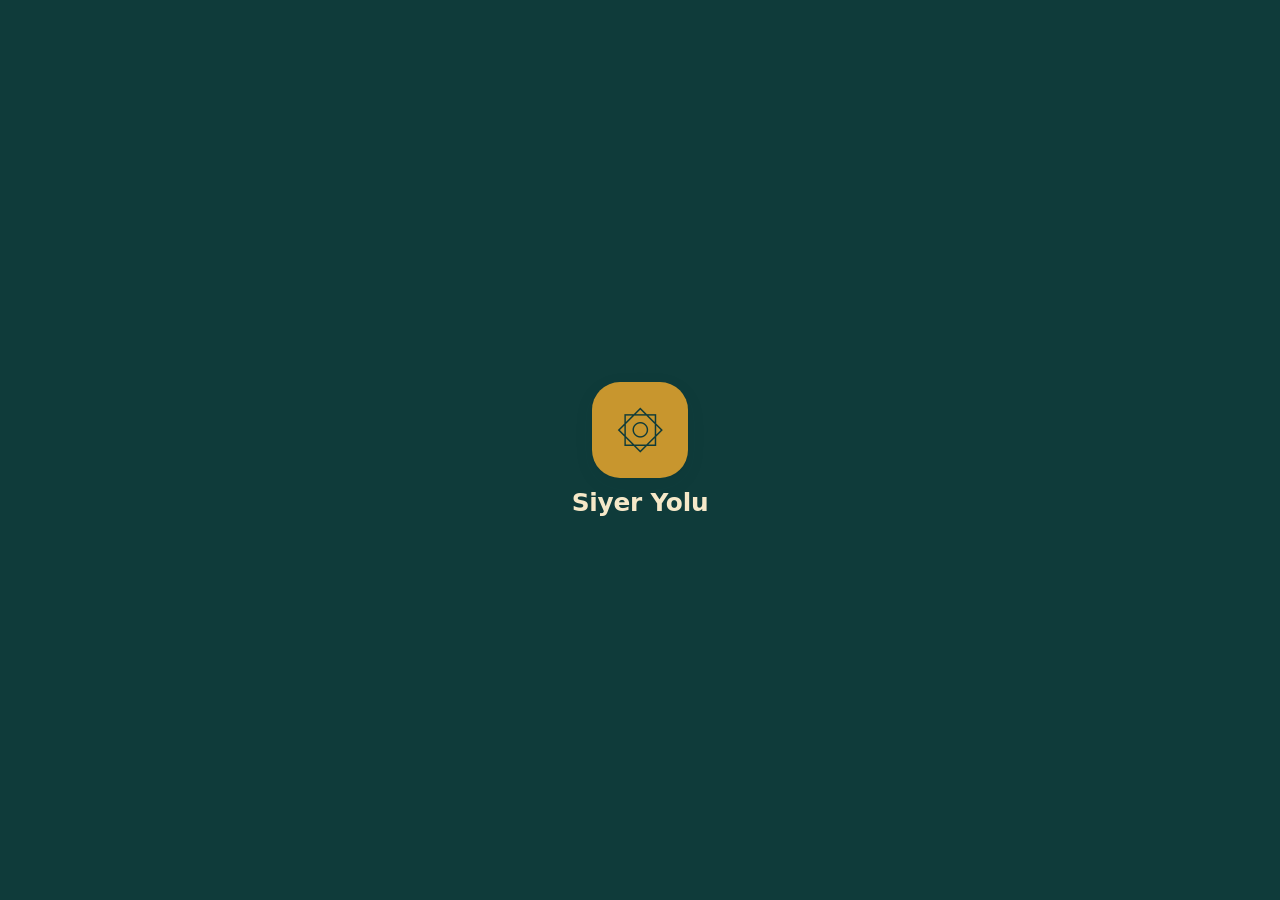
==== index.html @ 436c5f64 "Add files via upload" ====
<!doctype html>
<html lang="tr">
<head>
  <meta charset="utf-8">
  <meta name="viewport" content="width=device-width, initial-scale=1, viewport-fit=cover">
  <title>Siyer Yolu</title>
  <meta name="description" content="Günde 5 dakikada Peygamberimizin (s.a.v.) hayatı: günlük siyer dersi, 3 soruluk test, seri, rozetler ve canlı siyer yarışı. Reklamsız.">
  <meta name="theme-color" content="#0f3b3a">
  <meta property="og:title" content="Siyer Yolu · Günde 5 dakikada siyer">
  <meta property="og:description" content="Her gün bir ders, üç soru ve canlı siyer yarışı. Reklamsız.">
  <meta property="og:image" content="icons/icon-512.png">
  <link rel="manifest" href="manifest.webmanifest">
  <link rel="icon" href="icons/icon-192.png">
  <link rel="apple-touch-icon" href="icons/icon-192.png">
  <link rel="stylesheet" href="style.css">
</head>
<body>
  <div id="splash" class="splash" aria-hidden="true"><div class="seal">۞</div><h1>Siyer Yolu</h1></div>
  <div id="app"></div>
  <noscript>Siyer Yolu'nu kullanmak için JavaScript gerekir.</noscript>
  <script type="module" src="js/app.js"></script>
</body>
</html>
---- style.css ----
@font-face { font-family: 'Unbounded'; font-weight: 700; font-display: swap; src: url(fonts/unbounded-latin-ext-700-normal.woff2) format('woff2'); unicode-range: U+0100-024F, U+0259, U+1E00-1EFF, U+2020, U+20A0-20AB, U+20AD-20C0, U+2113, U+2C60-2C7F, U+A720-A7FF; }
@font-face { font-family: 'Unbounded'; font-weight: 700; font-display: swap; src: url(fonts/unbounded-latin-700-normal.woff2) format('woff2'); unicode-range: U+0000-00FF, U+0131, U+0152-0153, U+02BB-02BC, U+02C6, U+02DA, U+02DC, U+0304, U+0308, U+0329, U+2000-206F, U+20AC, U+2122, U+2191, U+2193, U+2212, U+2215, U+FEFF, U+FFFD; }
@font-face { font-family: 'Manrope'; font-weight: 400; font-display: swap; src: url(fonts/manrope-latin-ext-400-normal.woff2) format('woff2'); unicode-range: U+0100-024F, U+0259, U+1E00-1EFF, U+2020, U+20A0-20AB, U+20AD-20C0, U+2113, U+2C60-2C7F, U+A720-A7FF; }
@font-face { font-family: 'Manrope'; font-weight: 400; font-display: swap; src: url(fonts/manrope-latin-400-normal.woff2) format('woff2'); unicode-range: U+0000-00FF, U+0131, U+0152-0153, U+02BB-02BC, U+02C6, U+02DA, U+02DC, U+0304, U+0308, U+0329, U+2000-206F, U+20AC, U+2122, U+2191, U+2193, U+2212, U+2215, U+FEFF, U+FFFD; }
@font-face { font-family: 'Manrope'; font-weight: 600; font-display: swap; src: url(fonts/manrope-latin-ext-600-normal.woff2) format('woff2'); unicode-range: U+0100-024F, U+0259, U+1E00-1EFF, U+2020, U+20A0-20AB, U+20AD-20C0, U+2113, U+2C60-2C7F, U+A720-A7FF; }
@font-face { font-family: 'Manrope'; font-weight: 600; font-display: swap; src: url(fonts/manrope-latin-600-normal.woff2) format('woff2'); unicode-range: U+0000-00FF, U+0131, U+0152-0153, U+02BB-02BC, U+02C6, U+02DA, U+02DC, U+0304, U+0308, U+0329, U+2000-206F, U+20AC, U+2122, U+2191, U+2193, U+2212, U+2215, U+FEFF, U+FFFD; }
@font-face { font-family: 'Manrope'; font-weight: 700; font-display: swap; src: url(fonts/manrope-latin-ext-700-normal.woff2) format('woff2'); unicode-range: U+0100-024F, U+0259, U+1E00-1EFF, U+2020, U+20A0-20AB, U+20AD-20C0, U+2113, U+2C60-2C7F, U+A720-A7FF; }
@font-face { font-family: 'Manrope'; font-weight: 700; font-display: swap; src: url(fonts/manrope-latin-700-normal.woff2) format('woff2'); unicode-range: U+0000-00FF, U+0131, U+0152-0153, U+02BB-02BC, U+02C6, U+02DA, U+02DC, U+0304, U+0308, U+0329, U+2000-206F, U+20AC, U+2122, U+2191, U+2193, U+2212, U+2215, U+FEFF, U+FFFD; }

:root {
  --bg: #f6f1e7; --surface: #fffdf8; --surface-2: #efe7d6; --fg: #1d2b2a; --muted: #56625f; --line: #e3d9c4;
  --ink: #0f3b3a; --ink-2: #1f5f57; --on-ink: #fbf7ee; --green: #1f7a6b; --green-soft: #dcefe9;
  --gold: #c8962e; --gold-deep: #7d5a12; --gold-soft: #f6e8c8; --red: #b3412f; --red-soft: #f8e1dc;
  --r: 18px; --shadow: 0 1px 2px rgba(15,59,58,.06), 0 6px 20px rgba(15,59,58,.07);
  --display: 'Unbounded', system-ui, sans-serif; --body: 'Manrope', system-ui, sans-serif;
}
* { box-sizing: border-box; }
html, body { margin: 0; }
body { background: var(--bg); color: var(--fg); font: 400 16px/1.55 var(--body); -webkit-tap-highlight-color: transparent; min-height: 100dvh; }
button { font: inherit; color: inherit; }
h1, h2, h3 { line-height: 1.25; margin: 0; }
h1 { font: 700 1.55rem/1.25 var(--display); letter-spacing: -.01em; }
h2 { font-size: 1.2rem; font-weight: 700; }
.display { font: 700 2rem/1.15 var(--display); color: var(--ink); }
a { color: var(--green); }

#app { max-width: 560px; margin: 0 auto; min-height: 100dvh; display: flex; flex-direction: column; }
.screen { flex: 1; padding: 12px 16px 96px; display: flex; flex-direction: column; gap: 14px; }
.screen.center { align-items: center; text-align: center; justify-content: center; padding-bottom: 40px; }
.screen.center > .btn { width: 100%; max-width: 360px; }

.top { position: sticky; top: 0; z-index: 5; display: flex; align-items: center; gap: 10px; padding: 12px 16px; padding-top: max(12px, env(safe-area-inset-top)); background: color-mix(in srgb, var(--bg) 92%, transparent); backdrop-filter: blur(8px); }
.brand { font: 700 1.05rem var(--display); color: var(--ink); }
.top-title { font-weight: 700; color: var(--muted); }
.top-right { margin-left: auto; display: flex; align-items: center; gap: 6px; }
.icon { border: 0; background: var(--surface); width: 40px; height: 40px; border-radius: 50%; box-shadow: var(--shadow); font-size: 1.1rem; cursor: pointer; }
.streak { font-weight: 700; padding: 6px 12px; border-radius: 999px; background: var(--surface); box-shadow: var(--shadow); color: var(--muted); filter: grayscale(1); }
.streak.lit { color: var(--gold-deep); background: var(--gold-soft); filter: none; }

.tabs { position: fixed; bottom: 0; left: 0; right: 0; z-index: 6; display: flex; justify-content: center; gap: 4px; padding: 8px 12px; padding-bottom: max(8px, env(safe-area-inset-bottom)); background: var(--surface); border-top: 1px solid var(--line); }
.tabs button { flex: 1; max-width: 170px; border: 0; background: none; padding: 6px; border-radius: 14px; display: flex; flex-direction: column; align-items: center; font-size: .8rem; font-weight: 600; color: var(--muted); cursor: pointer; }
.tabs button span { font-size: 1.3rem; line-height: 1.2; }
.tabs button.on { color: var(--ink); background: var(--green-soft); }

.card { background: var(--surface); border-radius: var(--r); padding: 18px; box-shadow: var(--shadow); }
.stack { display: flex; flex-direction: column; gap: 12px; }
.eyebrow { margin: 0; font-size: .78rem; font-weight: 700; letter-spacing: .06em; text-transform: uppercase; color: var(--green); }
.muted { color: var(--muted); } .small { font-size: .9rem; } .tiny { font-size: .78rem; } .center { text-align: center; }
.lead { font-size: 1.05rem; color: var(--muted); max-width: 34ch; margin: 0; }
.sec { font-size: .95rem; color: var(--muted); margin: 6px 2px -4px; }
.note { margin: 0; padding: 12px 14px; border-radius: 14px; background: var(--gold-soft); color: var(--gold-deep); font-weight: 600; font-size: .92rem; }
.err { color: var(--red); margin: 0; min-height: 1.2em; font-weight: 600; }

.btn { display: inline-flex; align-items: center; justify-content: center; gap: 8px; min-height: 52px; padding: 12px 22px; border: 0; border-radius: 16px; background: var(--ink); color: var(--on-ink); font-weight: 700; font-size: 1.02rem; cursor: pointer; box-shadow: 0 3px 0 #082322; transition: transform .08s; }
.btn:active { transform: translateY(2px); box-shadow: none; }
.btn.ghost { background: var(--surface); color: var(--ink); box-shadow: inset 0 0 0 2px var(--line); }
.btn.small { min-height: 40px; padding: 8px 14px; font-size: .9rem; }
.btn:disabled { opacity: .5; }
.link { border: 0; background: none; color: var(--green); font-weight: 700; padding: 8px; cursor: pointer; text-decoration: none; }
.link.left { text-align: left; padding: 8px 0; } .link.danger { color: var(--red); }
.input { width: 100%; padding: 14px; border-radius: 14px; border: 2px solid var(--line); background: var(--bg); font: 600 1.05rem var(--body); color: var(--fg); }
.input:focus { outline: none; border-color: var(--green); }
:focus-visible { outline: 3px solid var(--gold); outline-offset: 2px; }
.pill { display: inline-block; margin: 0; padding: 6px 14px; border-radius: 999px; font-weight: 700; background: var(--surface-2); }
.pill.gold { background: var(--gold-soft); color: var(--gold-deep); }

/* Onboarding */
.onboard { gap: 16px; }
.seal { width: 96px; height: 96px; display: grid; place-items: center; border-radius: 28px; background: var(--ink); color: var(--gold); font-size: 3rem; box-shadow: var(--shadow); }

/* Bugün kartı */
.today { display: flex; flex-direction: column; gap: 14px; background: linear-gradient(160deg, var(--ink), var(--ink-2)); color: var(--on-ink); }
.today .eyebrow { color: var(--gold); } .today .muted { color: rgba(251,247,238,.75); }
.today .btn { background: var(--gold); color: var(--ink); box-shadow: 0 3px 0 #8f6a1f; }
.today-head { display: flex; gap: 14px; align-items: center; }
.ring { flex: none; width: 52px; height: 52px; border-radius: 50%; display: grid; place-items: center; border: 3px dashed rgba(233,216,180,.6); font-weight: 700; color: var(--gold); }
.ring.full { border-style: solid; background: var(--gold); color: var(--ink); }
.streak-note { margin: 0; color: rgba(251,247,238,.85); }

/* Yol */
.path { list-style: none; margin: 0; padding: 0; display: flex; flex-direction: column; gap: 8px; }
.path .era { font: 700 .8rem var(--display); color: var(--gold-deep); margin: 10px 2px 0; letter-spacing: .02em; }
.step { width: 100%; display: flex; align-items: center; gap: 12px; text-align: left; border: 0; background: var(--surface); border-radius: 16px; padding: 12px 14px; box-shadow: var(--shadow); cursor: pointer; }
.step-icon { flex: none; width: 44px; height: 44px; border-radius: 14px; display: grid; place-items: center; background: var(--surface-2); font-size: 1.4rem; }
.step.done .step-icon { background: var(--green-soft); }
.step-text { flex: 1; display: flex; flex-direction: column; } .step-text small { color: var(--muted); }
.stars { color: var(--gold); letter-spacing: 1px; }
.step.locked { opacity: .55; cursor: not-allowed; }

/* Ders */
.lesson { display: flex; flex-direction: column; gap: 10px; }
.lesson-icon { font-size: 3rem; line-height: 1; }
.lesson-text { font-size: 1.08rem; line-height: 1.75; margin: 4px 0 6px; }
.lesson .btn { align-self: flex-start; }
.progress { height: 8px; background: var(--surface-2); border-radius: 99px; overflow: hidden; }
.progress span { display: block; height: 100%; background: var(--green); border-radius: inherit; transition: width .3s; }
.question { font-size: 1.25rem; }
.opts { display: grid; gap: 10px; }
.opt { text-align: left; border: 0; background: var(--surface); border-radius: 16px; padding: 15px 16px; font-weight: 600; font-size: 1.02rem; box-shadow: inset 0 0 0 2px var(--line); cursor: pointer; transition: transform .08s; }
.opt:active:not(:disabled) { transform: scale(.98); }
.opt:disabled { cursor: default; }
.opt.picked { box-shadow: inset 0 0 0 3px var(--ink); }
.opt.right { background: var(--green-soft); box-shadow: inset 0 0 0 3px var(--green); color: #0d4c41; }
.opt.wrong { background: var(--red-soft); box-shadow: inset 0 0 0 3px var(--red); color: #7c2516; }
.feedback { min-height: 1.5em; margin: 0; font-weight: 700; color: var(--ink); }
.big-emoji { font-size: 4rem; line-height: 1; margin: 0; }
.new-badges { display: flex; flex-wrap: wrap; justify-content: center; gap: 8px; align-items: center; }
.badge { display: inline-flex; gap: 6px; align-items: center; padding: 6px 12px; border-radius: 99px; background: var(--gold-soft); color: var(--gold-deep); font-weight: 700; }

/* Yarış */
.race-hero { text-align: center; display: flex; flex-direction: column; align-items: center; gap: 6px; background: linear-gradient(160deg, var(--ink), var(--ink-2)); color: var(--on-ink); }
.race-hero .muted { color: rgba(251,247,238,.78); margin: 0; }
.vs-art span { display: grid; place-items: center; width: 64px; height: 64px; border-radius: 50%; background: var(--gold); font-size: 2rem; }
.me-box { display: flex; flex-wrap: wrap; gap: 8px; align-items: center; }
.me-box:empty { display: none; }
.me-box > * { padding: 6px 12px; border-radius: 99px; background: var(--surface); box-shadow: var(--shadow); font-size: .9rem; }
.board { list-style: none; margin: 0; padding: 0; background: var(--surface); border-radius: var(--r); box-shadow: var(--shadow); overflow: hidden; }
.board li { display: flex; align-items: center; gap: 12px; padding: 12px 16px; border-bottom: 1px solid var(--line); }
.board li:last-child { border: 0; }
.board li.me { background: var(--gold-soft); }
.board .rank { width: 28px; font-weight: 700; color: var(--muted); } .board .nick { flex: 1; font-weight: 600; } .board .pts { font-weight: 700; color: var(--ink); }
.radar { position: relative; width: 160px; height: 160px; display: grid; place-items: center; }
.radar span { position: absolute; inset: 0; border-radius: 50%; border: 3px solid var(--green); animation: ping 2s infinite; opacity: 0; }
.radar span + span { animation-delay: 1s; }
.radar b { width: 72px; height: 72px; border-radius: 50%; display: grid; place-items: center; background: var(--ink); color: var(--gold); font-size: 2rem; }
@keyframes ping { 0% { transform: scale(.4); opacity: .9; } 100% { transform: scale(1.1); opacity: 0; } }

.duel { gap: 12px; padding-bottom: 32px; }
.scoreboard { display: flex; align-items: stretch; gap: 8px; }
.side { flex: 1; min-width: 0; background: var(--surface); border-radius: 16px; padding: 10px 12px; box-shadow: var(--shadow); display: flex; flex-direction: column; }
.side b { overflow: hidden; text-overflow: ellipsis; white-space: nowrap; font-size: .92rem; }
.side.opp { text-align: right; }
.side .score { font: 700 1.6rem var(--display); color: var(--ink); }
.opp-name { display: flex; justify-content: flex-end; align-items: center; gap: 6px; min-width: 0; }
.vs { align-self: center; font: 700 .9rem var(--display); color: var(--gold-deep); }
.dot { flex: none; width: 10px; height: 10px; border-radius: 50%; background: var(--line); transition: background .2s; }
.dot.on { background: var(--green); box-shadow: 0 0 0 4px var(--green-soft); }
.timer { height: 10px; background: var(--surface-2); border-radius: 99px; overflow: hidden; }
.timer span { display: block; height: 100%; width: 100%; background: var(--green); transition: width .1s linear; }
.timer span.low { background: var(--red); }
.duel-q { display: flex; flex-direction: column; gap: 12px; min-height: 340px; }
.qno { margin: 0; font-weight: 700; color: var(--muted); }
.ready { text-align: center; padding: 40px 0; display: flex; flex-direction: column; gap: 4px; }
.ready p { margin: 0; }
.final { display: flex; align-items: center; gap: 18px; justify-content: center; }
.final div { display: flex; flex-direction: column; } .final small { color: var(--muted); font-weight: 600; } .final b { font: 700 2.4rem var(--display); color: var(--ink); }

/* Rozetler */
.stats { display: flex; justify-content: space-around; text-align: center; }
.stats b { display: block; font: 700 1.5rem var(--display); color: var(--ink); } .stats small { color: var(--muted); }
.badges { display: grid; grid-template-columns: repeat(auto-fill, minmax(140px, 1fr)); gap: 10px; }
.badge-card { background: var(--surface); border-radius: 16px; padding: 14px; text-align: center; box-shadow: var(--shadow); display: flex; flex-direction: column; gap: 2px; opacity: .55; }
.badge-card.on { opacity: 1; box-shadow: inset 0 0 0 2px var(--gold), var(--shadow); }
.b-icon { font-size: 2rem; } .badge-card small { color: var(--muted); font-size: .78rem; }

/* Ayarlar */
.row { display: flex; align-items: center; justify-content: space-between; gap: 12px; }
.prose p, .prose li { line-height: 1.7; } .prose h3 { font-size: 1rem; margin-top: 10px; }

.toast { position: fixed; left: 50%; bottom: 96px; transform: translateX(-50%); z-index: 20; background: var(--ink); color: var(--on-ink); padding: 12px 18px; border-radius: 14px; font-weight: 600; max-width: calc(100% - 32px); transition: opacity .3s; }
.toast.out { opacity: 0; }
.confetti { position: fixed; inset: 0; pointer-events: none; z-index: 30; overflow: hidden; }
.confetti span { position: absolute; top: -20px; width: 10px; height: 16px; border-radius: 3px; animation: fall 2s ease-in forwards; }
@keyframes fall { to { transform: translateY(110vh) rotate(540deg); } }

.splash { position: fixed; inset: 0; display: flex; flex-direction: column; align-items: center; justify-content: center; gap: 10px; background: var(--ink); color: var(--on-ink); z-index: 50; }
.splash .seal { background: var(--gold); color: var(--ink); }
.splash h1 { color: var(--gold-soft); }

/* Çocuk modu: daha büyük yazı */
body.kid { font-size: 18px; }
body.kid .lesson-text { font-size: 1.25rem; }
body.kid .opt { font-size: 1.15rem; padding: 18px; }

@media (prefers-reduced-motion: reduce) { *, *::before, *::after { animation: none !important; transition: none !important; } }
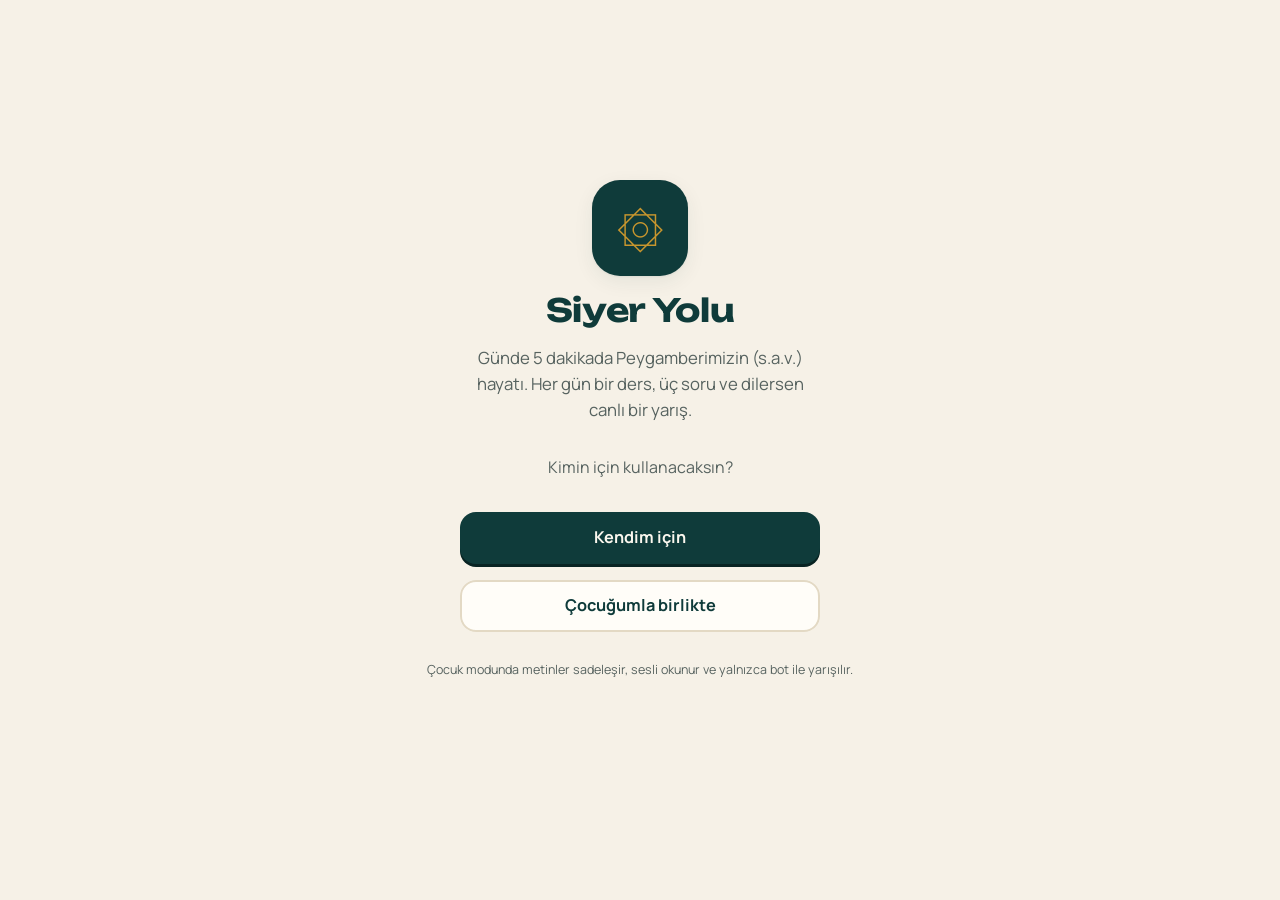
==== commit 717c6497: "Add files via upload" ====
--- a/index.html
+++ b/index.html
@@ -8,16 +8,16 @@
   <meta name="theme-color" content="#0f3b3a">
   <meta property="og:title" content="Siyer Yolu · Günde 5 dakikada siyer">
   <meta property="og:description" content="Her gün bir ders, üç soru ve canlı siyer yarışı. Reklamsız.">
-  <meta property="og:image" content="icons/icon-512.png">
+  <meta property="og:image" content="icon-512.png">
   <link rel="manifest" href="manifest.webmanifest">
-  <link rel="icon" href="icons/icon-192.png">
-  <link rel="apple-touch-icon" href="icons/icon-192.png">
+  <link rel="icon" href="icon-192.png">
+  <link rel="apple-touch-icon" href="icon-192.png">
   <link rel="stylesheet" href="style.css">
 </head>
 <body>
   <div id="splash" class="splash" aria-hidden="true"><div class="seal">۞</div><h1>Siyer Yolu</h1></div>
   <div id="app"></div>
   <noscript>Siyer Yolu'nu kullanmak için JavaScript gerekir.</noscript>
-  <script type="module" src="js/app.js"></script>
+  <script type="module" src="app.js"></script>
 </body>
 </html>
--- a/style.css
+++ b/style.css
@@ -1,11 +1,11 @@
-@font-face { font-family: 'Unbounded'; font-weight: 700; font-display: swap; src: url(fonts/unbounded-latin-ext-700-normal.woff2) format('woff2'); unicode-range: U+0100-024F, U+0259, U+1E00-1EFF, U+2020, U+20A0-20AB, U+20AD-20C0, U+2113, U+2C60-2C7F, U+A720-A7FF; }
-@font-face { font-family: 'Unbounded'; font-weight: 700; font-display: swap; src: url(fonts/unbounded-latin-700-normal.woff2) format('woff2'); unicode-range: U+0000-00FF, U+0131, U+0152-0153, U+02BB-02BC, U+02C6, U+02DA, U+02DC, U+0304, U+0308, U+0329, U+2000-206F, U+20AC, U+2122, U+2191, U+2193, U+2212, U+2215, U+FEFF, U+FFFD; }
-@font-face { font-family: 'Manrope'; font-weight: 400; font-display: swap; src: url(fonts/manrope-latin-ext-400-normal.woff2) format('woff2'); unicode-range: U+0100-024F, U+0259, U+1E00-1EFF, U+2020, U+20A0-20AB, U+20AD-20C0, U+2113, U+2C60-2C7F, U+A720-A7FF; }
-@font-face { font-family: 'Manrope'; font-weight: 400; font-display: swap; src: url(fonts/manrope-latin-400-normal.woff2) format('woff2'); unicode-range: U+0000-00FF, U+0131, U+0152-0153, U+02BB-02BC, U+02C6, U+02DA, U+02DC, U+0304, U+0308, U+0329, U+2000-206F, U+20AC, U+2122, U+2191, U+2193, U+2212, U+2215, U+FEFF, U+FFFD; }
-@font-face { font-family: 'Manrope'; font-weight: 600; font-display: swap; src: url(fonts/manrope-latin-ext-600-normal.woff2) format('woff2'); unicode-range: U+0100-024F, U+0259, U+1E00-1EFF, U+2020, U+20A0-20AB, U+20AD-20C0, U+2113, U+2C60-2C7F, U+A720-A7FF; }
-@font-face { font-family: 'Manrope'; font-weight: 600; font-display: swap; src: url(fonts/manrope-latin-600-normal.woff2) format('woff2'); unicode-range: U+0000-00FF, U+0131, U+0152-0153, U+02BB-02BC, U+02C6, U+02DA, U+02DC, U+0304, U+0308, U+0329, U+2000-206F, U+20AC, U+2122, U+2191, U+2193, U+2212, U+2215, U+FEFF, U+FFFD; }
-@font-face { font-family: 'Manrope'; font-weight: 700; font-display: swap; src: url(fonts/manrope-latin-ext-700-normal.woff2) format('woff2'); unicode-range: U+0100-024F, U+0259, U+1E00-1EFF, U+2020, U+20A0-20AB, U+20AD-20C0, U+2113, U+2C60-2C7F, U+A720-A7FF; }
-@font-face { font-family: 'Manrope'; font-weight: 700; font-display: swap; src: url(fonts/manrope-latin-700-normal.woff2) format('woff2'); unicode-range: U+0000-00FF, U+0131, U+0152-0153, U+02BB-02BC, U+02C6, U+02DA, U+02DC, U+0304, U+0308, U+0329, U+2000-206F, U+20AC, U+2122, U+2191, U+2193, U+2212, U+2215, U+FEFF, U+FFFD; }
+@font-face { font-family: 'Unbounded'; font-weight: 700; font-display: swap; src: url(unbounded-latin-ext-700-normal.woff2) format('woff2'); unicode-range: U+0100-024F, U+0259, U+1E00-1EFF, U+2020, U+20A0-20AB, U+20AD-20C0, U+2113, U+2C60-2C7F, U+A720-A7FF; }
+@font-face { font-family: 'Unbounded'; font-weight: 700; font-display: swap; src: url(unbounded-latin-700-normal.woff2) format('woff2'); unicode-range: U+0000-00FF, U+0131, U+0152-0153, U+02BB-02BC, U+02C6, U+02DA, U+02DC, U+0304, U+0308, U+0329, U+2000-206F, U+20AC, U+2122, U+2191, U+2193, U+2212, U+2215, U+FEFF, U+FFFD; }
+@font-face { font-family: 'Manrope'; font-weight: 400; font-display: swap; src: url(manrope-latin-ext-400-normal.woff2) format('woff2'); unicode-range: U+0100-024F, U+0259, U+1E00-1EFF, U+2020, U+20A0-20AB, U+20AD-20C0, U+2113, U+2C60-2C7F, U+A720-A7FF; }
+@font-face { font-family: 'Manrope'; font-weight: 400; font-display: swap; src: url(manrope-latin-400-normal.woff2) format('woff2'); unicode-range: U+0000-00FF, U+0131, U+0152-0153, U+02BB-02BC, U+02C6, U+02DA, U+02DC, U+0304, U+0308, U+0329, U+2000-206F, U+20AC, U+2122, U+2191, U+2193, U+2212, U+2215, U+FEFF, U+FFFD; }
+@font-face { font-family: 'Manrope'; font-weight: 600; font-display: swap; src: url(manrope-latin-ext-600-normal.woff2) format('woff2'); unicode-range: U+0100-024F, U+0259, U+1E00-1EFF, U+2020, U+20A0-20AB, U+20AD-20C0, U+2113, U+2C60-2C7F, U+A720-A7FF; }
+@font-face { font-family: 'Manrope'; font-weight: 600; font-display: swap; src: url(manrope-latin-600-normal.woff2) format('woff2'); unicode-range: U+0000-00FF, U+0131, U+0152-0153, U+02BB-02BC, U+02C6, U+02DA, U+02DC, U+0304, U+0308, U+0329, U+2000-206F, U+20AC, U+2122, U+2191, U+2193, U+2212, U+2215, U+FEFF, U+FFFD; }
+@font-face { font-family: 'Manrope'; font-weight: 700; font-display: swap; src: url(manrope-latin-ext-700-normal.woff2) format('woff2'); unicode-range: U+0100-024F, U+0259, U+1E00-1EFF, U+2020, U+20A0-20AB, U+20AD-20C0, U+2113, U+2C60-2C7F, U+A720-A7FF; }
+@font-face { font-family: 'Manrope'; font-weight: 700; font-display: swap; src: url(manrope-latin-700-normal.woff2) format('woff2'); unicode-range: U+0000-00FF, U+0131, U+0152-0153, U+02BB-02BC, U+02C6, U+02DA, U+02DC, U+0304, U+0308, U+0329, U+2000-206F, U+20AC, U+2122, U+2191, U+2193, U+2212, U+2215, U+FEFF, U+FFFD; }
 
 :root {
   --bg: #f6f1e7; --surface: #fffdf8; --surface-2: #efe7d6; --fg: #1d2b2a; --muted: #56625f; --line: #e3d9c4;
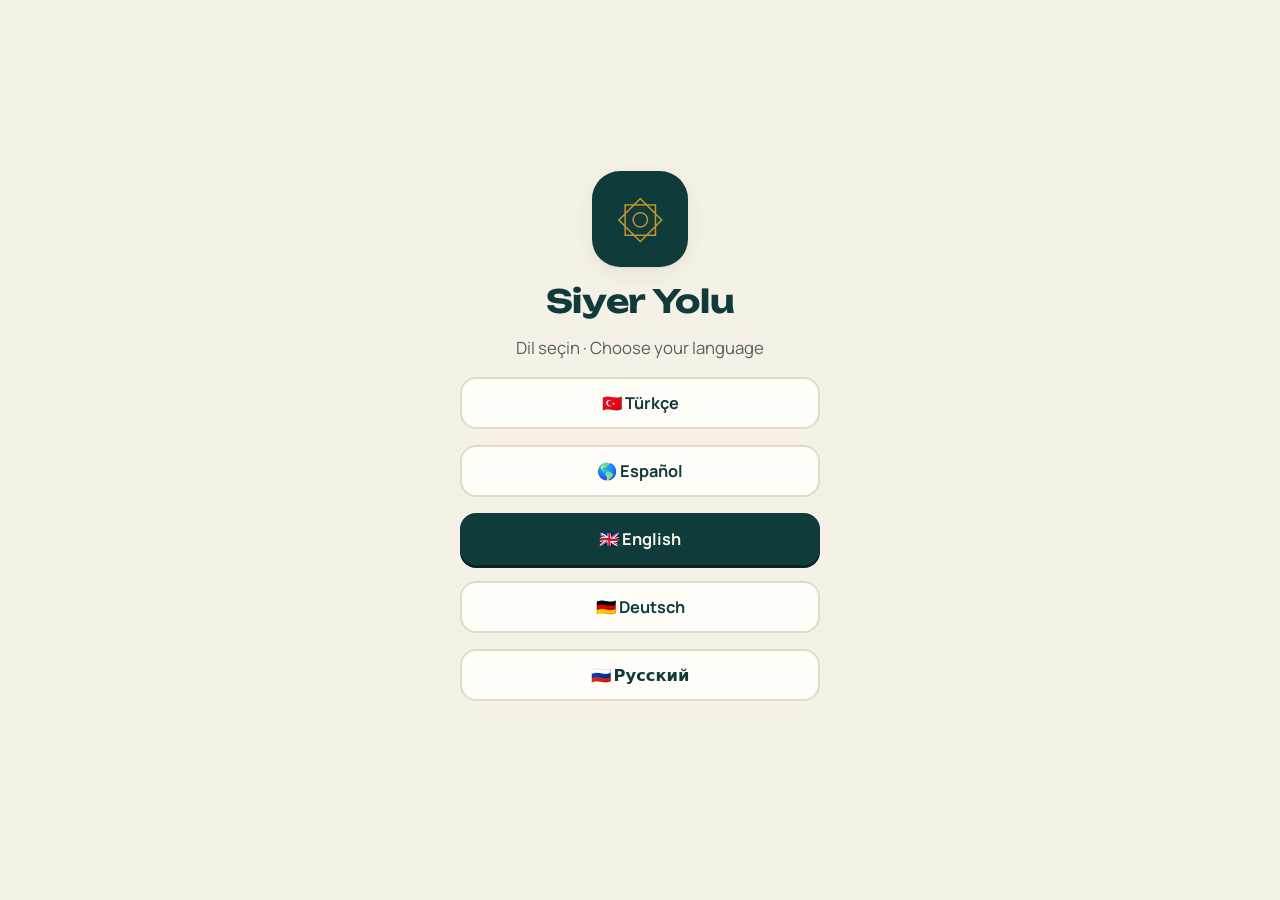
==== commit 32d3f1ab: "Add files via upload" ====
--- a/index.html
+++ b/index.html
@@ -5,7 +5,8 @@
   <meta name="viewport" content="width=device-width, initial-scale=1, viewport-fit=cover">
   <title>Siyer Yolu</title>
   <meta name="description" content="Günde 5 dakikada Peygamberimizin (s.a.v.) hayatı: günlük siyer dersi, 3 soruluk test, seri, rozetler ve canlı siyer yarışı. Reklamsız.">
-  <meta name="theme-color" content="#0f3b3a">
+  <meta name="theme-color" content="#0f3b3a" media="(prefers-color-scheme: light)">
+  <meta name="theme-color" content="#0f1c1b" media="(prefers-color-scheme: dark)">
   <meta property="og:title" content="Siyer Yolu · Günde 5 dakikada siyer">
   <meta property="og:description" content="Her gün bir ders, üç soru ve canlı siyer yarışı. Reklamsız.">
   <meta property="og:image" content="icon-512.png">
--- a/style.css
+++ b/style.css
@@ -9,7 +9,7 @@
 
 :root {
   --bg: #f6f1e7; --surface: #fffdf8; --surface-2: #efe7d6; --fg: #1d2b2a; --muted: #56625f; --line: #e3d9c4;
-  --ink: #0f3b3a; --ink-2: #1f5f57; --on-ink: #fbf7ee; --green: #1f7a6b; --green-soft: #dcefe9;
+  --ink: #0f3b3a; --ink-2: #1f5f57; --on-ink: #fbf7ee; --ink-text: #0f3b3a; --green: #1f7a6b; --green-soft: #dcefe9;
   --gold: #c8962e; --gold-deep: #7d5a12; --gold-soft: #f6e8c8; --red: #b3412f; --red-soft: #f8e1dc;
   --r: 18px; --shadow: 0 1px 2px rgba(15,59,58,.06), 0 6px 20px rgba(15,59,58,.07);
   --display: 'Unbounded', system-ui, sans-serif; --body: 'Manrope', system-ui, sans-serif;
@@ -21,7 +21,7 @@
 h1, h2, h3 { line-height: 1.25; margin: 0; }
 h1 { font: 700 1.55rem/1.25 var(--display); letter-spacing: -.01em; }
 h2 { font-size: 1.2rem; font-weight: 700; }
-.display { font: 700 2rem/1.15 var(--display); color: var(--ink); }
+.display { font: 700 2rem/1.15 var(--display); color: var(--ink-text); }
 a { color: var(--green); }
 
 #app { max-width: 560px; margin: 0 auto; min-height: 100dvh; display: flex; flex-direction: column; }
@@ -30,7 +30,7 @@
 .screen.center > .btn { width: 100%; max-width: 360px; }
 
 .top { position: sticky; top: 0; z-index: 5; display: flex; align-items: center; gap: 10px; padding: 12px 16px; padding-top: max(12px, env(safe-area-inset-top)); background: color-mix(in srgb, var(--bg) 92%, transparent); backdrop-filter: blur(8px); }
-.brand { font: 700 1.05rem var(--display); color: var(--ink); }
+.brand { font: 700 1.05rem var(--display); color: var(--ink-text); }
 .top-title { font-weight: 700; color: var(--muted); }
 .top-right { margin-left: auto; display: flex; align-items: center; gap: 6px; }
 .icon { border: 0; background: var(--surface); width: 40px; height: 40px; border-radius: 50%; box-shadow: var(--shadow); font-size: 1.1rem; cursor: pointer; }
@@ -40,7 +40,7 @@
 .tabs { position: fixed; bottom: 0; left: 0; right: 0; z-index: 6; display: flex; justify-content: center; gap: 4px; padding: 8px 12px; padding-bottom: max(8px, env(safe-area-inset-bottom)); background: var(--surface); border-top: 1px solid var(--line); }
 .tabs button { flex: 1; max-width: 170px; border: 0; background: none; padding: 6px; border-radius: 14px; display: flex; flex-direction: column; align-items: center; font-size: .8rem; font-weight: 600; color: var(--muted); cursor: pointer; }
 .tabs button span { font-size: 1.3rem; line-height: 1.2; }
-.tabs button.on { color: var(--ink); background: var(--green-soft); }
+.tabs button.on { color: var(--ink-text); background: var(--green-soft); }
 
 .card { background: var(--surface); border-radius: var(--r); padding: 18px; box-shadow: var(--shadow); }
 .stack { display: flex; flex-direction: column; gap: 12px; }
@@ -53,7 +53,7 @@
 
 .btn { display: inline-flex; align-items: center; justify-content: center; gap: 8px; min-height: 52px; padding: 12px 22px; border: 0; border-radius: 16px; background: var(--ink); color: var(--on-ink); font-weight: 700; font-size: 1.02rem; cursor: pointer; box-shadow: 0 3px 0 #082322; transition: transform .08s; }
 .btn:active { transform: translateY(2px); box-shadow: none; }
-.btn.ghost { background: var(--surface); color: var(--ink); box-shadow: inset 0 0 0 2px var(--line); }
+.btn.ghost { background: var(--surface); color: var(--ink-text); box-shadow: inset 0 0 0 2px var(--line); }
 .btn.small { min-height: 40px; padding: 8px 14px; font-size: .9rem; }
 .btn:disabled { opacity: .5; }
 .link { border: 0; background: none; color: var(--green); font-weight: 700; padding: 8px; cursor: pointer; text-decoration: none; }
@@ -71,10 +71,10 @@
 /* Bugün kartı */
 .today { display: flex; flex-direction: column; gap: 14px; background: linear-gradient(160deg, var(--ink), var(--ink-2)); color: var(--on-ink); }
 .today .eyebrow { color: var(--gold); } .today .muted { color: rgba(251,247,238,.75); }
-.today .btn { background: var(--gold); color: var(--ink); box-shadow: 0 3px 0 #8f6a1f; }
+.today .btn { background: var(--gold); color: var(--ink-text); box-shadow: 0 3px 0 #8f6a1f; }
 .today-head { display: flex; gap: 14px; align-items: center; }
 .ring { flex: none; width: 52px; height: 52px; border-radius: 50%; display: grid; place-items: center; border: 3px dashed rgba(233,216,180,.6); font-weight: 700; color: var(--gold); }
-.ring.full { border-style: solid; background: var(--gold); color: var(--ink); }
+.ring.full { border-style: solid; background: var(--gold); color: var(--ink-text); }
 .streak-note { margin: 0; color: rgba(251,247,238,.85); }
 
 /* Yol */
@@ -102,7 +102,7 @@
 .opt.picked { box-shadow: inset 0 0 0 3px var(--ink); }
 .opt.right { background: var(--green-soft); box-shadow: inset 0 0 0 3px var(--green); color: #0d4c41; }
 .opt.wrong { background: var(--red-soft); box-shadow: inset 0 0 0 3px var(--red); color: #7c2516; }
-.feedback { min-height: 1.5em; margin: 0; font-weight: 700; color: var(--ink); }
+.feedback { min-height: 1.5em; margin: 0; font-weight: 700; color: var(--ink-text); }
 .big-emoji { font-size: 4rem; line-height: 1; margin: 0; }
 .new-badges { display: flex; flex-wrap: wrap; justify-content: center; gap: 8px; align-items: center; }
 .badge { display: inline-flex; gap: 6px; align-items: center; padding: 6px 12px; border-radius: 99px; background: var(--gold-soft); color: var(--gold-deep); font-weight: 700; }
@@ -118,7 +118,7 @@
 .board li { display: flex; align-items: center; gap: 12px; padding: 12px 16px; border-bottom: 1px solid var(--line); }
 .board li:last-child { border: 0; }
 .board li.me { background: var(--gold-soft); }
-.board .rank { width: 28px; font-weight: 700; color: var(--muted); } .board .nick { flex: 1; font-weight: 600; } .board .pts { font-weight: 700; color: var(--ink); }
+.board .rank { width: 28px; font-weight: 700; color: var(--muted); } .board .nick { flex: 1; font-weight: 600; } .board .pts { font-weight: 700; color: var(--ink-text); }
 .radar { position: relative; width: 160px; height: 160px; display: grid; place-items: center; }
 .radar span { position: absolute; inset: 0; border-radius: 50%; border: 3px solid var(--green); animation: ping 2s infinite; opacity: 0; }
 .radar span + span { animation-delay: 1s; }
@@ -130,7 +130,7 @@
 .side { flex: 1; min-width: 0; background: var(--surface); border-radius: 16px; padding: 10px 12px; box-shadow: var(--shadow); display: flex; flex-direction: column; }
 .side b { overflow: hidden; text-overflow: ellipsis; white-space: nowrap; font-size: .92rem; }
 .side.opp { text-align: right; }
-.side .score { font: 700 1.6rem var(--display); color: var(--ink); }
+.side .score { font: 700 1.6rem var(--display); color: var(--ink-text); }
 .opp-name { display: flex; justify-content: flex-end; align-items: center; gap: 6px; min-width: 0; }
 .vs { align-self: center; font: 700 .9rem var(--display); color: var(--gold-deep); }
 .dot { flex: none; width: 10px; height: 10px; border-radius: 50%; background: var(--line); transition: background .2s; }
@@ -143,11 +143,11 @@
 .ready { text-align: center; padding: 40px 0; display: flex; flex-direction: column; gap: 4px; }
 .ready p { margin: 0; }
 .final { display: flex; align-items: center; gap: 18px; justify-content: center; }
-.final div { display: flex; flex-direction: column; } .final small { color: var(--muted); font-weight: 600; } .final b { font: 700 2.4rem var(--display); color: var(--ink); }
+.final div { display: flex; flex-direction: column; } .final small { color: var(--muted); font-weight: 600; } .final b { font: 700 2.4rem var(--display); color: var(--ink-text); }
 
 /* Rozetler */
 .stats { display: flex; justify-content: space-around; text-align: center; }
-.stats b { display: block; font: 700 1.5rem var(--display); color: var(--ink); } .stats small { color: var(--muted); }
+.stats b { display: block; font: 700 1.5rem var(--display); color: var(--ink-text); } .stats small { color: var(--muted); }
 .badges { display: grid; grid-template-columns: repeat(auto-fill, minmax(140px, 1fr)); gap: 10px; }
 .badge-card { background: var(--surface); border-radius: 16px; padding: 14px; text-align: center; box-shadow: var(--shadow); display: flex; flex-direction: column; gap: 2px; opacity: .55; }
 .badge-card.on { opacity: 1; box-shadow: inset 0 0 0 2px var(--gold), var(--shadow); }
@@ -163,8 +163,18 @@
 .confetti span { position: absolute; top: -20px; width: 10px; height: 16px; border-radius: 3px; animation: fall 2s ease-in forwards; }
 @keyframes fall { to { transform: translateY(110vh) rotate(540deg); } }
 
+.hadis { gap: 14px; min-height: 100vh; min-height: 100dvh; justify-content: center; }
+.hadis-text { margin: 0; font: 600 1.35rem/1.55 var(--body, inherit); color: var(--ink-text); max-width: 30ch; text-wrap: balance; }
+.hadis-ar { margin: 4px 0 0; font: 400 1.6rem/1.9 'Noto Naskh Arabic', 'Amiri', 'Scheherazade New', 'Traditional Arabic', serif; color: var(--ink-2); max-width: 26ch; }
+.hadis-nav { display: flex; align-items: center; gap: 18px; margin: 2px 0 8px; }
+.hadis-nav .icon { font-size: 1.6rem; line-height: 1; }
+.hadis-count { min-width: 64px; color: var(--muted, #6b7a78); font-weight: 600; font-size: .9rem; font-variant-numeric: tabular-nums; }
+.hadis-src { margin: 0; color: var(--gold-deep); font-weight: 600; font-size: .95rem; }
+body.kid .hadis-text { font-size: 1.5rem; }
+.hadis.long .hadis-text { font-size: 1.1rem; } .hadis.long .hadis-ar { font-size: 1.3rem; }
+
 .splash { position: fixed; inset: 0; display: flex; flex-direction: column; align-items: center; justify-content: center; gap: 10px; background: var(--ink); color: var(--on-ink); z-index: 50; }
-.splash .seal { background: var(--gold); color: var(--ink); }
+.splash .seal { background: var(--gold); color: var(--ink-text); }
 .splash h1 { color: var(--gold-soft); }
 
 /* Çocuk modu: daha büyük yazı */
@@ -173,3 +183,246 @@
 body.kid .opt { font-size: 1.15rem; padding: 18px; }
 
 @media (prefers-reduced-motion: reduce) { *, *::before, *::after { animation: none !important; transition: none !important; } }
+
+/* Arkadaşlar ve odalar */
+.two { display: grid; grid-template-columns: 1fr 1fr; gap: 10px; }
+.two .btn { padding-left: 8px; padding-right: 8px; }
+.count { display: inline-grid; place-items: center; min-width: 22px; height: 22px; margin-left: 8px; padding: 0 6px; border-radius: 999px; background: var(--gold); color: #fff; font-size: .8rem; font-weight: 700; }
+.board li .btn.small { flex: none; }
+.board li .icon { flex: none; }
+.input.code { text-align: center; font: 700 2rem var(--display); letter-spacing: .4em; }
+.room-code { text-align: center; background: var(--surface); border-radius: var(--r); box-shadow: var(--shadow); padding: 16px; display: flex; flex-direction: column; align-items: center; gap: 6px; }
+.room-code b { font: 700 2.6rem var(--display); letter-spacing: .25em; color: var(--ink-text); }
+.slots { list-style: none; margin: 0; padding: 0; display: grid; grid-template-columns: 1fr 1fr; gap: 10px; }
+.slots li { background: var(--surface); border-radius: 16px; padding: 14px 12px; box-shadow: var(--shadow); display: flex; flex-wrap: wrap; align-items: baseline; gap: 4px; min-height: 52px; overflow: hidden; }
+.slots li b { overflow: hidden; text-overflow: ellipsis; white-space: nowrap; max-width: 100%; }
+.slots li .pts { margin-left: auto; color: var(--muted); font-size: .85rem; }
+.slots li.me { background: var(--gold-soft); }
+.slots li.empty { background: transparent; box-shadow: none; border: 2px dashed var(--line); color: var(--muted); justify-content: center; align-items: center; font-size: .9rem; }
+.multi { list-style: none; margin: 0; padding: 0; display: grid; grid-template-columns: 1fr 1fr; gap: 8px; }
+.multi li { background: var(--surface); border-radius: 14px; padding: 8px 10px; box-shadow: var(--shadow); display: flex; align-items: center; gap: 8px; min-width: 0; }
+.multi li b { flex: 1; min-width: 0; overflow: hidden; text-overflow: ellipsis; white-space: nowrap; font-size: .88rem; }
+.multi li .score { font: 700 1.15rem var(--display); color: var(--ink-text); }
+.multi li.me { background: var(--gold-soft); }
+.podium { width: 100%; text-align: left; }
+[hidden] { display: none !important; }
+
+/* Ders haritası */
+.map-card { margin: 0; display: flex; flex-direction: column; gap: 8px; padding: 14px; }
+.map { width: 100%; height: auto; border-radius: 12px; display: block; }
+.map-sea { fill: #cfe3e0; }
+.map-land { fill: #f1e4c8; stroke: #c9b48a; stroke-width: .8; stroke-linejoin: round; }
+.map-sea-label { fill: #5f8f8a; font: italic 600 9px var(--body); letter-spacing: .08em; }
+.map-route { fill: none; stroke: var(--gold-deep); stroke-width: 1.6; stroke-dasharray: 4 3; stroke-linecap: round; stroke-linejoin: round; }
+.map-dot { fill: var(--green); stroke: #fff; stroke-width: 1.5; }
+.map-dot.focus { fill: var(--gold); }
+.map-pulse { fill: none; stroke: var(--gold); stroke-width: 1.5; opacity: .6; animation: mapPulse 2s ease-out infinite; transform-box: fill-box; transform-origin: center; }
+@keyframes mapPulse { from { transform: scale(.5); opacity: .8; } to { transform: scale(1.4); opacity: 0; } }
+.map-label { font: 700 10px var(--body); fill: #1d2b2a; paint-order: stroke; stroke: rgba(255,255,255,.85); stroke-width: 3px; stroke-linejoin: round; }
+.map-label.focus { font-size: 11px; fill: var(--ink); }
+@media (prefers-reduced-motion: reduce) { .map-pulse { animation: none; } }
+.map-ctx { fill: #a39274; }
+.map-ctx-label { font: 600 8.5px var(--body); fill: #8a7a5c; }
+
+/* Kervan yolu */
+.trail { position: relative; margin: 0 -4px; display: flex; flex-direction: column; }
+.trail-era { position: relative; border-radius: 26px; margin-bottom: 0; overflow: visible; }
+.trail-era + .trail-era { border-top-left-radius: 0; border-top-right-radius: 0; }
+.trail-era:not(:last-of-type) { border-bottom-left-radius: 0; border-bottom-right-radius: 0; }
+.era-mekke { background: linear-gradient(180deg, #f3e5c6, #ecd9b0); }
+.era-hicret { background: linear-gradient(180deg, #ecd9b0, #e2cfae 40%, #d9d3bd); }
+.era-medine { background: linear-gradient(180deg, #d9d3bd, #d7e6d2 30%, #cfe3cf); }
+.trail-svg { position: absolute; inset: 0; width: 100%; height: 100%; }
+.trail-svg path { fill: none; vector-effect: non-scaling-stroke; stroke-linecap: round; }
+.trail-svg .road { stroke: rgba(255,253,248,.75); stroke-width: 22; }
+.trail-svg .road-dash { stroke: rgba(125,90,18,.35); stroke-width: 3; stroke-dasharray: 2 9; }
+.trail-svg .road-done { stroke: var(--gold); stroke-width: 6; }
+.trail-head { position: relative; display: flex; justify-content: center; padding-top: 14px; z-index: 1; }
+.trail-head span { font: 700 .78rem var(--display); color: var(--on-ink); background: var(--ink); padding: 7px 14px; border-radius: 99px; box-shadow: var(--shadow); letter-spacing: .02em; }
+.trail-deco { position: absolute; transform: translate(-50%, -50%); font-size: 1.7rem; opacity: .55; pointer-events: none; }
+.stop { position: absolute; transform: translate(-50%, -38px); border: 0; background: none; padding: 0; display: flex; flex-direction: column; align-items: center; gap: 2px; width: 132px; cursor: pointer; z-index: 2; }
+.stop-disc { position: relative; width: 64px; height: 64px; border-radius: 50%; display: grid; place-items: center; background: var(--surface); box-shadow: 0 5px 0 #c9b88f, 0 8px 16px rgba(15,59,58,.15); transition: transform .15s; }
+.stop:active .stop-disc { transform: translateY(3px); box-shadow: 0 2px 0 #c9b88f; }
+.stop-icon { font-size: 1.75rem; line-height: 1; }
+.stop-num { position: absolute; top: -4px; left: -4px; min-width: 24px; height: 24px; padding: 0 5px; border-radius: 99px; background: var(--ink); color: var(--on-ink); font: 700 .7rem/24px var(--body); }
+.stop.done .stop-disc { background: var(--gold-soft); box-shadow: 0 5px 0 var(--gold), 0 8px 16px rgba(125,90,18,.2); }
+.stop.done .stop-num { background: var(--gold); color: var(--ink-text); }
+.stop.current .stop-disc { width: 78px; height: 78px; background: var(--ink); box-shadow: 0 6px 0 #082322, 0 10px 22px rgba(15,59,58,.35); }
+.stop.current .stop-disc::after { content: ''; position: absolute; inset: -8px; border-radius: 50%; border: 3px solid var(--gold); animation: stopPulse 1.6s ease-out infinite; }
+.stop.current .stop-num { background: var(--gold); color: var(--ink-text); }
+.stop.locked { cursor: not-allowed; }
+.stop.locked .stop-disc { background: #e6dcc6; box-shadow: 0 4px 0 #cbbd9d; }
+.stop.locked .stop-icon { font-size: 1.2rem; opacity: .7; }
+.stop-stars { height: 16px; font-size: .95rem; line-height: 16px; margin-top: 6px; }
+.stop-stars i { font-style: normal; color: rgba(125,90,18,.3); } .stop-stars i.on { color: var(--gold); text-shadow: 0 1px 0 #8f6a1f; }
+.stop-title { font: 700 .74rem/1.25 var(--body); color: var(--fg); text-align: center; background: rgba(255,253,248,.82); padding: 2px 8px; border-radius: 10px; display: -webkit-box; -webkit-line-clamp: 2; -webkit-box-orient: vertical; overflow: hidden; }
+.stop.locked .stop-title { color: var(--muted); font-weight: 600; }
+.stop.current .stop-title { color: var(--ink-text); font-size: .8rem; }
+@keyframes stopPulse { 0% { transform: scale(.92); opacity: 1; } 100% { transform: scale(1.25); opacity: 0; } }
+.camel { position: absolute; left: 0; top: 0; font-size: 1.9rem; z-index: 3; pointer-events: none; transition: transform 1.2s cubic-bezier(.45,.05,.3,1); filter: drop-shadow(0 3px 2px rgba(0,0,0,.2)); animation: camelBob 1.8s ease-in-out infinite; }
+.camel.still { transition: none; }
+.camel.walk { animation: camelWalk .3s ease-in-out infinite; }
+@keyframes camelBob { 50% { margin-top: -4px; } }
+@keyframes camelWalk { 50% { margin-top: -7px; } }
+
+/* Günün hikâyesi */
+.story-card, .story-row { display: flex; align-items: center; gap: 14px; width: 100%; text-align: left; border: 0; cursor: pointer; font: inherit; color: inherit; }
+.story-row { background: var(--surface); border-radius: 16px; padding: 12px 14px; box-shadow: var(--shadow); }
+.story-icon { flex: none; width: 56px; height: 56px; border-radius: 16px; display: grid; place-items: center; font-size: 1.8rem; background: var(--gold-soft); }
+.story-meta { flex: 1; min-width: 0; display: flex; flex-direction: column; gap: 2px; }
+.story-meta b { font-size: 1.02rem; line-height: 1.3; }
+.story-meta .eyebrow { margin: 0; }
+.story-check { flex: none; width: 30px; height: 30px; border-radius: 50%; border: 2px solid var(--line); display: grid; place-items: center; font-weight: 700; color: #fff; }
+.story-check.on { background: var(--green); border-color: var(--green); }
+.story-list { list-style: none; margin: 0; padding: 0; display: flex; flex-direction: column; gap: 10px; }
+.story .lesson-text + .lesson-text { margin-top: -4px; }
+.hisse { background: var(--gold-soft); border-left: 4px solid var(--gold); border-radius: 12px; padding: 10px 14px; margin: 4px 0 6px; }
+.hisse p { margin: 2px 0 0; font-weight: 700; color: var(--gold-deep); }
+.hisse .eyebrow { color: var(--gold-deep); }
+.story-today { cursor: pointer; }
+.story-icon.big { width: 64px; height: 64px; font-size: 2.1rem; background: rgba(251,247,238,.12); }
+
+/* Hadislerle cevap */
+.rehber-head h2 { font-size: 1.15rem; margin: 4px 0 2px; }
+.search { width: 100%; font: inherit; padding: 12px 14px; border-radius: 14px; border: 0; background: rgba(251,247,238,.95); color: var(--fg); }
+.topic-grid { display: grid; grid-template-columns: 1fr 1fr; gap: 10px; }
+.topic { display: flex; align-items: center; gap: 10px; text-align: left; border: 0; background: var(--surface); border-radius: 16px; padding: 14px 12px; box-shadow: var(--shadow); font: 700 .95rem/1.25 var(--body); cursor: pointer; min-height: 64px; }
+.topic span { font-size: 1.5rem; flex: none; }
+.crisis { background: var(--red-soft); color: var(--red); border-left: 4px solid var(--red); border-radius: 12px; padding: 12px 14px; font-weight: 700; }
+.topic-head h1 { margin: 2px 0; }
+.hadis-card { display: flex; flex-direction: column; gap: 8px; }
+.hadis-card .hadis-ar { font-size: 1.35rem; line-height: 1.9; margin: 0; text-align: right; color: var(--ink-text); }
+.hadis-card blockquote { margin: 0; font-size: 1.08rem; line-height: 1.6; font-weight: 700; color: var(--fg); }
+.hadis-card .hadis-src { margin: 0; color: var(--gold-deep); font-weight: 600; font-size: .9rem; }
+.tabs button { min-width: 0; }
+
+/* Elif Ba */
+.eb-hero-g { font: 700 1.6rem/1 'Noto Naskh Arabic', 'Amiri', serif; color: var(--gold); white-space: nowrap; }
+.eb-num { font: 700 1.2rem var(--display); color: var(--ink-text); }
+.eb-glyphs { font-family: 'Noto Naskh Arabic', serif; font-size: 1.05rem; direction: rtl; text-align: left; }
+.eb-class { gap: 12px; }
+.eb-board { display: flex; flex-direction: column; align-items: center; gap: 4px; text-align: center; }
+.eb-teacher { align-self: stretch; display: flex; align-items: center; gap: 10px; }
+.eb-ava { width: 44px; height: 44px; border-radius: 50%; display: grid; place-items: center; font-size: 1.6rem; background: var(--gold-soft); flex: none; }
+.eb-ava.big { width: 54px; height: 54px; font-size: 2rem; }
+.eb-bubble { flex: 1; margin: 0; background: var(--surface-2); border-radius: 14px 14px 14px 4px; padding: 8px 12px; font-weight: 700; text-align: left; min-height: 40px; }
+.eb-glyph { font: 400 6.5rem/1.3 'Noto Naskh Arabic', 'Amiri', 'Scheherazade New', serif; color: var(--ink-text); min-height: 1.3em; }
+.eb-lab { margin: -8px 0 0; font: 700 1.4rem var(--display); color: var(--gold-deep); min-height: 1.2em; }
+.eb-mahrec { display: flex; flex-direction: column; align-items: center; }
+.mahrec-svg { width: 170px; height: 170px; }
+.mh-head { fill: #f3e2c7; stroke: #b08a4a; stroke-width: 2; }
+.mh-palate, .mh-tongue, .mh-throat { fill: none; stroke: #c26a5a; stroke-width: 3; stroke-linecap: round; }
+.mh-tongue { stroke: #d98b7a; stroke-width: 5; }
+.mz { fill: #b08a4a; opacity: .5; }
+.mz.on { fill: var(--red); opacity: 1; }
+.mz-ring { fill: none; stroke: var(--red); stroke-width: 2.5; animation: mzPulse 1.2s ease-out infinite; transform-box: fill-box; transform-origin: center; }
+@keyframes mzPulse { 0% { transform: scale(.6); opacity: 1; } 100% { transform: scale(1.6); opacity: 0; } }
+.eb-zone { font-weight: 700; color: var(--red); }
+.eb-students { display: grid; grid-template-columns: repeat(4, 1fr); gap: 8px; }
+.eb-stud { display: flex; flex-direction: column; align-items: center; gap: 4px; padding: 8px 4px; border-radius: 14px; background: var(--surface); box-shadow: var(--shadow); transition: transform .2s, background .2s; }
+.eb-stud small { font-weight: 700; color: var(--muted); }
+.eb-stud.on { background: var(--gold-soft); transform: translateY(-4px); }
+.eb-stud.on small { color: var(--gold-deep); }
+.eb-you { text-align: center; font-weight: 700; color: var(--green); background: var(--green-soft); border-radius: 14px; padding: 10px; animation: mzPulse2 1s ease-in-out infinite alternate; }
+@keyframes mzPulse2 { to { transform: scale(1.03); } }
+.eb-ctrl { display: flex; gap: 10px; justify-content: center; }
+.eb-opts .eb-opt { font: 400 2.6rem/1.4 'Noto Naskh Arabic', serif; text-align: center; }
+.eb-opts { display: grid; grid-template-columns: 1fr 1fr; gap: 10px; }
+
+/* Soru açıklaması */
+.why { margin: 4px 0 14px; padding: 14px 16px; border-radius: 16px; background: var(--surface); box-shadow: inset 0 0 0 2px var(--line); border-left: 5px solid var(--gold); }
+.why b { display: block; font-size: .78rem; letter-spacing: .12em; text-transform: uppercase; color: var(--gold-deep); margin-bottom: 4px; }
+.why p { margin: 0 0 8px; line-height: 1.5; }
+.why small { color: var(--muted); font-size: .8rem; }
+
+/* ───────── Keşfet ───────── */
+.explore-head { padding: 6px 2px 2px; }
+.explore-head h1 { margin: 4px 0 6px; color: var(--ink-text); }
+.explore-head p { margin: 0; }
+.tiles { display: grid; grid-template-columns: 1fr 1fr; gap: 12px; }
+.tile { position: relative; display: flex; flex-direction: column; align-items: flex-start; gap: 6px; text-align: left; border: 0; cursor: pointer; padding: 16px 14px 14px; border-radius: var(--r); background: var(--surface); box-shadow: var(--shadow); min-height: 168px; overflow: hidden; transition: transform .08s; }
+.tile:active { transform: scale(.98); }
+.tile::after { content: ''; position: absolute; right: -28px; bottom: -28px; width: 96px; height: 96px; border-radius: 50%; background: var(--tile-tint, var(--green-soft)); opacity: .7; }
+.tile > * { position: relative; z-index: 1; }
+.tile-icon { font-size: 1.9rem; line-height: 1; }
+.tile b { font: 700 .98rem/1.25 var(--display); color: var(--ink-text); letter-spacing: -.01em; }
+.tile small { color: var(--muted); font-size: .82rem; line-height: 1.35; }
+.tile-meta { margin-top: auto; font-weight: 700; font-size: .78rem; color: var(--gold-deep); background: var(--gold-soft); padding: 3px 9px; border-radius: 99px; }
+.tile-zaman { --tile-tint: var(--gold-soft); }
+.tile-sahabe { --tile-tint: var(--green-soft); }
+.tile-semail { --tile-tint: var(--lilac-soft, #e8e2f3); }
+.tile-hikaye { --tile-tint: var(--rose-soft, #f3e3da); }
+@media (max-width: 340px) { .tiles { grid-template-columns: 1fr; } .tile { min-height: 0; } }
+
+.chips { display: flex; gap: 8px; overflow-x: auto; padding: 2px; scrollbar-width: none; }
+.chips::-webkit-scrollbar { display: none; }
+.chip { flex: none; border: 0; cursor: pointer; padding: 8px 14px; border-radius: 99px; font-weight: 700; font-size: .86rem; background: var(--surface); color: var(--muted); box-shadow: inset 0 0 0 2px var(--line); }
+.chip.on { background: var(--ink); color: var(--on-ink); box-shadow: none; }
+
+.tl { list-style: none; margin: 0; padding: 0; position: relative; }
+.tl::before { content: ''; position: absolute; left: 103px; top: 8px; bottom: 8px; width: 3px; border-radius: 3px; background: linear-gradient(var(--gold), var(--green)); opacity: .45; }
+.tl-era { position: relative; margin: 14px 0 8px; padding-left: 78px; }
+.tl-era:first-child { margin-top: 2px; }
+.tl-era span { display: inline-block; font: 700 .76rem var(--display); color: var(--on-ink); background: var(--ink); padding: 6px 12px; border-radius: 99px; }
+.tl-item { position: relative; margin: 4px 0; }
+.tl-row { width: 100%; display: grid; grid-template-columns: 86px 36px 1fr; align-items: center; gap: 0; border: 0; background: none; padding: 6px 0; cursor: pointer; text-align: left; font: inherit; color: inherit; }
+.tl-when { display: flex; flex-direction: column; align-items: flex-end; padding-right: 10px; line-height: 1.2; }
+.tl-when b { font-size: .84rem; color: var(--ink-text); }
+.tl-when small { font-size: .7rem; color: var(--muted); }
+.tl-dot { justify-self: center; width: 34px; height: 34px; border-radius: 50%; display: grid; place-items: center; font-size: 1rem; background: var(--surface); box-shadow: 0 0 0 3px var(--bg), inset 0 0 0 2px var(--line); }
+.tl-item.done .tl-dot { background: var(--green); color: #fff; font-weight: 800; box-shadow: 0 0 0 3px var(--bg); }
+.tl-what { margin-left: 10px; background: var(--surface); border-radius: 14px; padding: 10px 12px; box-shadow: var(--shadow); display: flex; flex-direction: column; }
+.tl-what b { font-size: .95rem; line-height: 1.3; }
+.tl-what small { color: var(--green); font-weight: 700; font-size: .74rem; }
+.tl-item.open .tl-what { box-shadow: inset 0 0 0 2px var(--gold), var(--shadow); }
+.tl-detail { margin: 2px 0 10px 132px; display: flex; flex-direction: column; gap: 10px; }
+.tl-detail .lesson-text { margin: 0; font-size: .95rem; }
+.tl-detail .map-card { margin: 0; }
+.tl-detail .btn { align-self: flex-start; }
+@media (max-width: 380px) {
+  .tl::before { left: 87px; } .tl-row { grid-template-columns: 70px 36px 1fr; } .tl-era { padding-left: 62px; } .tl-detail { margin-left: 0; }
+}
+
+.portrait .lesson-text { margin-bottom: 4px; }
+.facts { background: var(--green-soft); border-radius: 14px; padding: 12px 14px; }
+.facts .eyebrow { color: var(--ink-2); }
+.facts ul { margin: 6px 0 0; padding-left: 20px; display: flex; flex-direction: column; gap: 4px; }
+.quote { margin: 0; padding: 14px 16px; border-radius: 14px; background: var(--gold-soft); color: var(--gold-deep); font-weight: 600; line-height: 1.5; border-left: 4px solid var(--gold); }
+.pager { display: flex; align-items: center; justify-content: space-between; gap: 8px; }
+.pager .btn { min-width: 110px; }
+
+/* ───────── Karanlık tema (sistem ayarına göre) ───────── */
+@media (prefers-color-scheme: dark) {
+  :root:not([data-theme="light"]) {
+    color-scheme: dark;
+    --bg: #0f1c1b; --surface: #172928; --surface-2: #1f3533; --fg: #ebe5d6; --muted: #a3b0ac; --line: #2b4240;
+    --ink: #1f6f64; --ink-2: #2a8475; --on-ink: #fbf7ee; --ink-text: #ecd9a8; --green: #46b8a3; --green-soft: #1b3d37;
+    --gold: #d9a843; --gold-deep: #ecc97c; --gold-soft: #3a2f17; --red: #e47d66; --red-soft: #3f231c;
+    --lilac-soft: #2b2741; --rose-soft: #3b2b24;
+    --shadow: 0 1px 2px rgba(0,0,0,.35), 0 6px 20px rgba(0,0,0,.25);
+  }
+  :root:not([data-theme="light"]) .btn { box-shadow: 0 3px 0 #0a3a33; }
+  :root:not([data-theme="light"]) .btn.ghost { box-shadow: inset 0 0 0 2px var(--line); }
+  :root:not([data-theme="light"]) .today .btn, :root:not([data-theme="light"]) .ring.full { color: #0f3b3a; }
+  :root:not([data-theme="light"]) .today { background: linear-gradient(160deg, #134a44, #1d6359); }
+  :root:not([data-theme="light"]) .race-hero { background: linear-gradient(160deg, #134a44, #1d6359); }
+  :root:not([data-theme="light"]) .opt.right { color: #c4f0e4; }
+  :root:not([data-theme="light"]) .opt.wrong { color: #f7c9bd; }
+  :root:not([data-theme="light"]) .search { background: var(--surface); color: var(--fg); }
+  :root:not([data-theme="light"]) .map-sea { fill: #16302f; }
+  :root:not([data-theme="light"]) .map-land { fill: #39362a; stroke: #6d6244; }
+  :root:not([data-theme="light"]) .map-sea-label { fill: #74a8a1; }
+  :root:not([data-theme="light"]) .map-dot { stroke: #172928; }
+  :root:not([data-theme="light"]) .map-label { fill: #f1ead9; stroke: rgba(15,28,27,.85); }
+  :root:not([data-theme="light"]) .map-ctx-label { fill: #b5a684; }
+  :root:not([data-theme="light"]) .era-mekke { background: linear-gradient(180deg, #2a2417, #2e2819); }
+  :root:not([data-theme="light"]) .era-hicret { background: linear-gradient(180deg, #2e2819, #2b291e 40%, #222a24); }
+  :root:not([data-theme="light"]) .era-medine { background: linear-gradient(180deg, #222a24, #1c2e27 30%, #1a2f28); }
+  :root:not([data-theme="light"]) .trail-svg .road { stroke: rgba(255,253,248,.10); }
+  :root:not([data-theme="light"]) .trail-svg .road-dash { stroke: rgba(236,201,124,.35); }
+  :root:not([data-theme="light"]) .stop-disc { box-shadow: 0 5px 0 #0a1514, 0 8px 16px rgba(0,0,0,.35); }
+  :root:not([data-theme="light"]) .stop.locked .stop-disc { background: #22302e; box-shadow: 0 4px 0 #131d1c; }
+  :root:not([data-theme="light"]) .stop.current .stop-disc { box-shadow: 0 6px 0 #0a3a33, 0 10px 22px rgba(0,0,0,.45); }
+  :root:not([data-theme="light"]) .stop-title { background: rgba(23,41,40,.88); }
+  :root:not([data-theme="light"]) .top { background: color-mix(in srgb, var(--bg) 90%, transparent); }
+}
